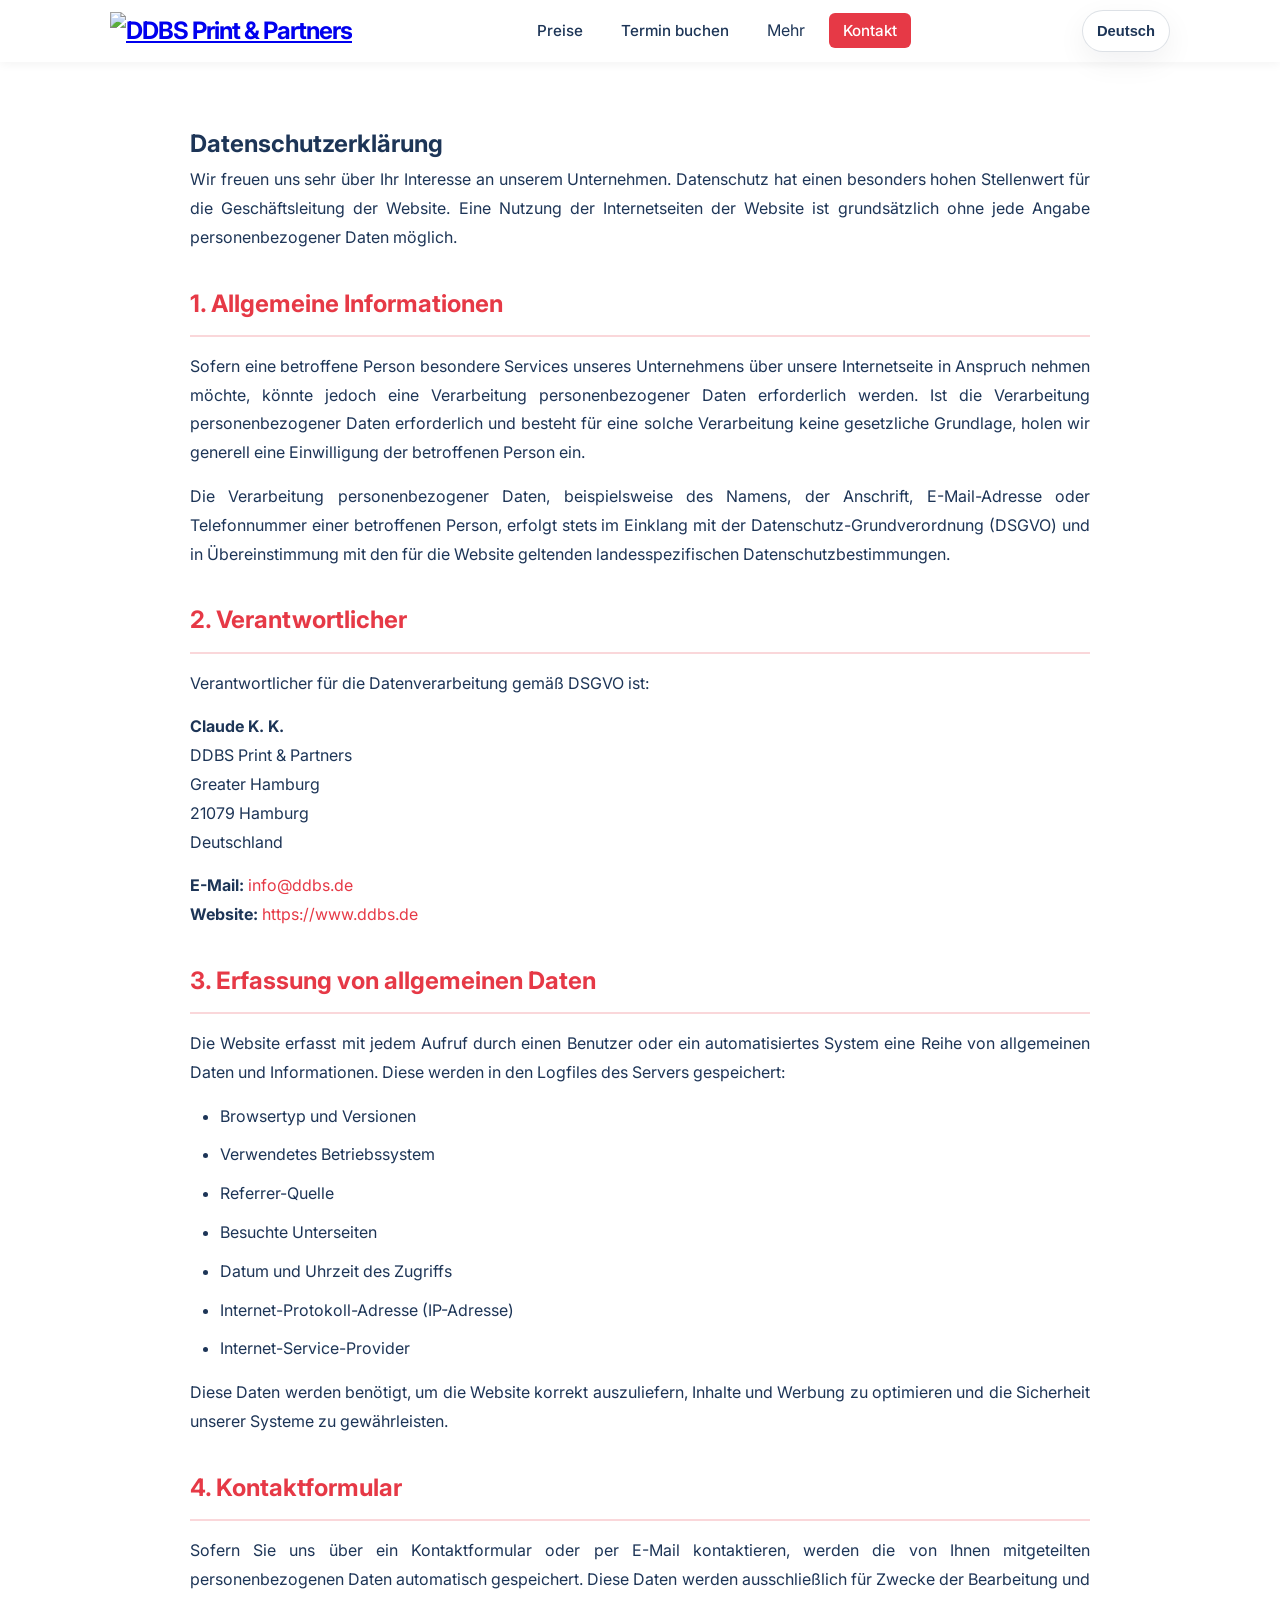
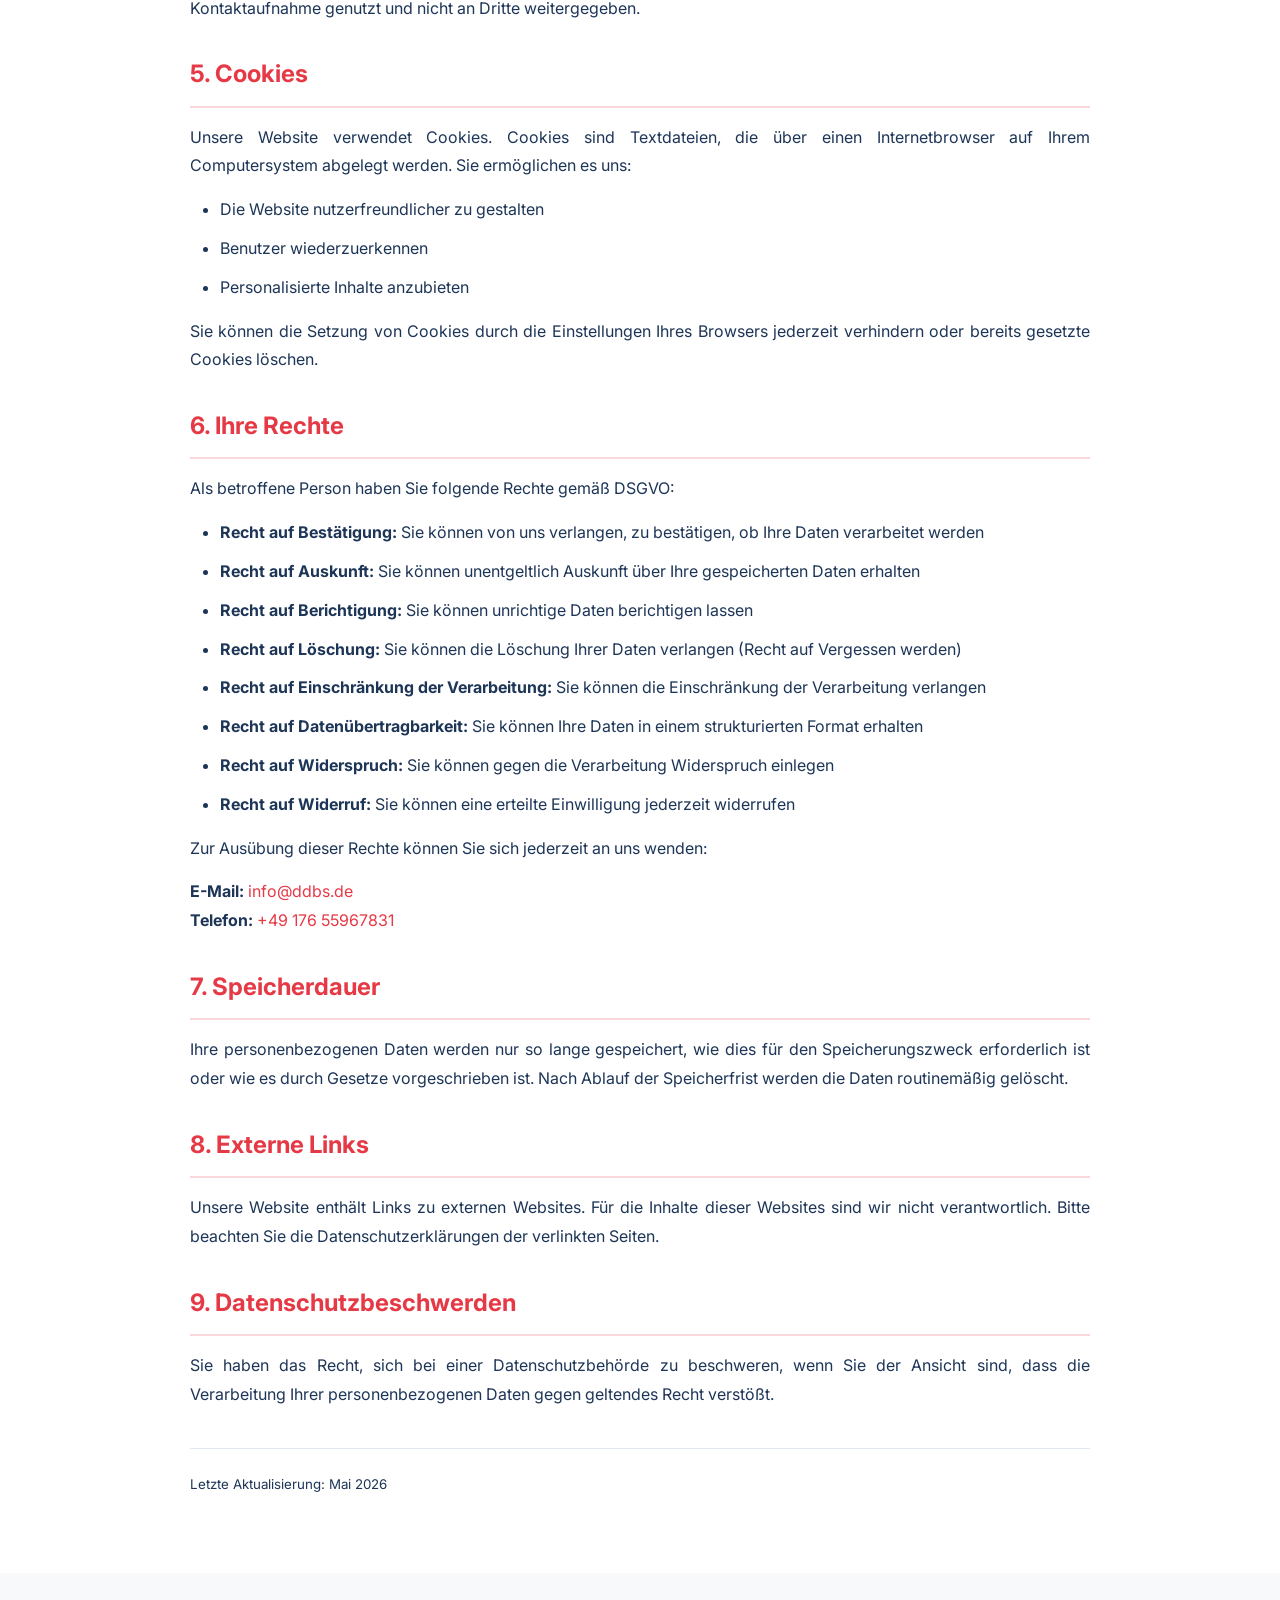
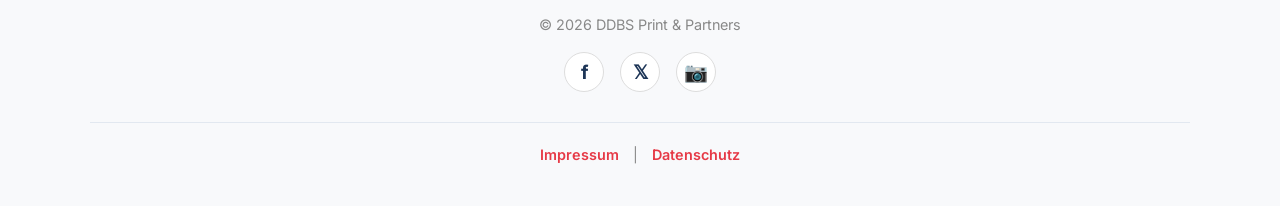
==== datenschutz.html @ 84a063f2 "Add files via upload" ====
<!DOCTYPE html>
<html lang="de">
<head>
    <meta charset="UTF-8">
    <meta name="viewport" content="width=device-width, initial-scale=1.0">
    <title>Datenschutzerklärung | DDBS Print & Partners</title>
    <link rel="stylesheet" href="style.css">
    <link href="https://fonts.googleapis.com/css2?family=Inter:wght@400;700&display=swap" rel="stylesheet">
</head>
<body>
    <a id="top"></a>
    <header>
        <nav class="navbar">
            <div class="navbar-container">
                <div class="logo">
                    <a href="index.html" class="logo-link" aria-label="Zur Startseite">
                        <img src="ddbsLogo.png" alt="DDBS Print & Partners" class="site-logo">
                    </a>
                </div>
                <button class="hamburger" id="hamburger" aria-label="Navigation umschalten">
                    <span></span>
                    <span></span>
                    <span></span>
                </button>
                <div class="nav-menu" id="nav-menu">
                    <ul class="nav-links">
                        <li><a href="index.html#prices">Preise</a></li>
                        <li><a href="index.html#booking">Termin buchen</a></li>
                        <li class="nav-item dropdown">
                            <button class="dropbtn" id="nav-more" type="button" aria-haspopup="true" aria-expanded="false">Mehr</button>
                            <ul class="dropdown-menu" aria-label="Weitere Navigation">
                                <li><a href="index.html#resources">Ressourcen</a></li>
                                <li><a href="index.html#professional-training">Weiterbildung</a></li>
                                <li><a href="index.html#handicap">Handicap</a></li>
                                <li><a href="index.html#products">Produkte</a></li>
                                <li><a href="index.html#partners">Partner</a></li>
                            </ul>
                        </li>
                        <li><a href="index.html#contact" class="btn-nav-cta">Kontakt</a></li>
                    </ul>
                </div>
                <div class="language-selector">
                    <button type="button" class="google-translate-toggle" id="google-translate-toggle">Deutsch</button>
                    <div id="google_translate_element" class="google-translate-element" aria-hidden="true"></div>
                </div>
            </div>
        </nav>
    </header>

    <section class="container legal-section" style="padding: 60px 0;">
        <div class="legal-content">
            <h1>Datenschutzerklärung</h1>

            <p>Wir freuen uns sehr über Ihr Interesse an unserem Unternehmen. Datenschutz hat einen besonders hohen Stellenwert für die Geschäftsleitung der Website. Eine Nutzung der Internetseiten der Website ist grundsätzlich ohne jede Angabe personenbezogener Daten möglich.</p>

            <h2>1. Allgemeine Informationen</h2>
            <p>Sofern eine betroffene Person besondere Services unseres Unternehmens über unsere Internetseite in Anspruch nehmen möchte, könnte jedoch eine Verarbeitung personenbezogener Daten erforderlich werden. Ist die Verarbeitung personenbezogener Daten erforderlich und besteht für eine solche Verarbeitung keine gesetzliche Grundlage, holen wir generell eine Einwilligung der betroffenen Person ein.</p>

            <p>Die Verarbeitung personenbezogener Daten, beispielsweise des Namens, der Anschrift, E-Mail-Adresse oder Telefonnummer einer betroffenen Person, erfolgt stets im Einklang mit der Datenschutz-Grundverordnung (DSGVO) und in Übereinstimmung mit den für die Website geltenden landesspezifischen Datenschutzbestimmungen.</p>

            <h2>2. Verantwortlicher</h2>
            <p>Verantwortlicher für die Datenverarbeitung gemäß DSGVO ist:</p>
            <p>
                <strong>Claude K. K.</strong><br>
                DDBS Print & Partners<br>
                Greater Hamburg<br>
                21079 Hamburg<br>
                Deutschland
            </p>
            <p>
                <strong>E-Mail:</strong> <a href="mailto:info@ddbs.de">info@ddbs.de</a><br>
                <strong>Website:</strong> <a href="https://www.ddbs.de">https://www.ddbs.de</a>
            </p>

            <h2>3. Erfassung von allgemeinen Daten</h2>
            <p>Die Website erfasst mit jedem Aufruf durch einen Benutzer oder ein automatisiertes System eine Reihe von allgemeinen Daten und Informationen. Diese werden in den Logfiles des Servers gespeichert:</p>
            <ul>
                <li>Browsertyp und Versionen</li>
                <li>Verwendetes Betriebssystem</li>
                <li>Referrer-Quelle</li>
                <li>Besuchte Unterseiten</li>
                <li>Datum und Uhrzeit des Zugriffs</li>
                <li>Internet-Protokoll-Adresse (IP-Adresse)</li>
                <li>Internet-Service-Provider</li>
            </ul>
            <p>Diese Daten werden benötigt, um die Website korrekt auszuliefern, Inhalte und Werbung zu optimieren und die Sicherheit unserer Systeme zu gewährleisten.</p>

            <h2>4. Kontaktformular</h2>
            <p>Sofern Sie uns über ein Kontaktformular oder per E-Mail kontaktieren, werden die von Ihnen mitgeteilten personenbezogenen Daten automatisch gespeichert. Diese Daten werden ausschließlich für Zwecke der Bearbeitung und Kontaktaufnahme genutzt und nicht an Dritte weitergegeben.</p>

            <h2>5. Cookies</h2>
            <p>Unsere Website verwendet Cookies. Cookies sind Textdateien, die über einen Internetbrowser auf Ihrem Computersystem abgelegt werden. Sie ermöglichen es uns:</p>
            <ul>
                <li>Die Website nutzerfreundlicher zu gestalten</li>
                <li>Benutzer wiederzuerkennen</li>
                <li>Personalisierte Inhalte anzubieten</li>
            </ul>
            <p>Sie können die Setzung von Cookies durch die Einstellungen Ihres Browsers jederzeit verhindern oder bereits gesetzte Cookies löschen.</p>

            <h2>6. Ihre Rechte</h2>
            <p>Als betroffene Person haben Sie folgende Rechte gemäß DSGVO:</p>
            <ul>
                <li><strong>Recht auf Bestätigung:</strong> Sie können von uns verlangen, zu bestätigen, ob Ihre Daten verarbeitet werden</li>
                <li><strong>Recht auf Auskunft:</strong> Sie können unentgeltlich Auskunft über Ihre gespeicherten Daten erhalten</li>
                <li><strong>Recht auf Berichtigung:</strong> Sie können unrichtige Daten berichtigen lassen</li>
                <li><strong>Recht auf Löschung:</strong> Sie können die Löschung Ihrer Daten verlangen (Recht auf Vergessen werden)</li>
                <li><strong>Recht auf Einschränkung der Verarbeitung:</strong> Sie können die Einschränkung der Verarbeitung verlangen</li>
                <li><strong>Recht auf Datenübertragbarkeit:</strong> Sie können Ihre Daten in einem strukturierten Format erhalten</li>
                <li><strong>Recht auf Widerspruch:</strong> Sie können gegen die Verarbeitung Widerspruch einlegen</li>
                <li><strong>Recht auf Widerruf:</strong> Sie können eine erteilte Einwilligung jederzeit widerrufen</li>
            </ul>

            <p>Zur Ausübung dieser Rechte können Sie sich jederzeit an uns wenden:</p>
            <p>
                <strong>E-Mail:</strong> <a href="mailto:info@ddbs.de">info@ddbs.de</a><br>
                <strong>Telefon:</strong> <a href="tel:+4917655967831">+49 176 55967831</a>
            </p>

            <h2>7. Speicherdauer</h2>
            <p>Ihre personenbezogenen Daten werden nur so lange gespeichert, wie dies für den Speicherungszweck erforderlich ist oder wie es durch Gesetze vorgeschrieben ist. Nach Ablauf der Speicherfrist werden die Daten routinemäßig gelöscht.</p>

            <h2>8. Externe Links</h2>
            <p>Unsere Website enthält Links zu externen Websites. Für die Inhalte dieser Websites sind wir nicht verantwortlich. Bitte beachten Sie die Datenschutzerklärungen der verlinkten Seiten.</p>

            <h2>9. Datenschutzbeschwerden</h2>
            <p>Sie haben das Recht, sich bei einer Datenschutzbehörde zu beschweren, wenn Sie der Ansicht sind, dass die Verarbeitung Ihrer personenbezogenen Daten gegen geltendes Recht verstößt.</p>

            <p style="margin-top: 40px; padding-top: 20px; border-top: 1px solid #e2e8f0;">
                <small>Letzte Aktualisierung: Mai 2026</small>
            </p>
        </div>
    </section>

    <footer>
        <div class="footer-content">
            <p>&copy; 2026 DDBS Print & Partners</p>
            <div class="social-links">
                <a href="https://facebook.com" target="_blank" rel="noopener" aria-label="Facebook">
                    <span class="social-icon">f</span>
                </a>
                <a href="https://twitter.com" target="_blank" rel="noopener" aria-label="Twitter">
                    <span class="social-icon">𝕏</span>
                </a>
                <a href="https://instagram.com" target="_blank" rel="noopener" aria-label="Instagram">
                    <span class="social-icon">📷</span>
                </a>
            </div>
            <div class="legal-links">
                <a href="impressum.html">Impressum</a> | 
                <a href="datenschutz.html">Datenschutz</a>
            </div>
        </div>
    </footer>

    <script>
        // Hamburger menu toggle (same as main page)
        const hamburger = document.getElementById('hamburger');
        const navMenu = document.getElementById('nav-menu');
        const navLinks = document.querySelectorAll('.nav-links a');

        hamburger.addEventListener('click', () => {
            hamburger.classList.toggle('active');
            navMenu.classList.toggle('active');
        });

        const navDropdown = document.querySelector('.nav-item.dropdown');
        const navMoreButton = document.getElementById('nav-more');

        navLinks.forEach(link => {
            link.addEventListener('click', () => {
                hamburger.classList.remove('active');
                navMenu.classList.remove('active');
                navDropdown?.classList.remove('open');
                navMoreButton?.setAttribute('aria-expanded', 'false');
            });
        });

        navMoreButton?.addEventListener('click', (event) => {
            event.stopPropagation();
            const isOpen = navDropdown.classList.toggle('open');
            navMoreButton.setAttribute('aria-expanded', String(isOpen));
        });

        document.addEventListener('click', (event) => {
            if (!event.target.closest('.navbar-container')) {
                hamburger.classList.remove('active');
                navMenu.classList.remove('active');
            }
            if (!event.target.closest('.nav-item.dropdown')) {
                navDropdown?.classList.remove('open');
                navMoreButton?.setAttribute('aria-expanded', 'false');
            }
            if (!event.target.closest('.language-selector')) {
                const googleTranslateElement = document.getElementById('google_translate_element');
                googleTranslateElement?.classList.remove('active');
                googleTranslateElement?.setAttribute('aria-hidden', 'true');
            }
        });
    </script>
    <script src="translate.js"></script>
</body>
</html>
---- style.css ----
/*CSS with FLEX BOX and variable*/ 
/* Variables for easy branding changes */
:root {
    --primary-color: #e63946; /* A strong "Holst" Red */
    --dark-bg: #1d3557;
    --light-bg: #f1faee;
    --text-dark: #1d3557;
    --white: #ffffff;
}

* {
    margin: 0;
    padding: 0;
    box-sizing: border-box;
}

body {
    font-family: 'Inter', sans-serif;
    line-height: 1.6;
    color: var(--text-dark);
    background-color: var(--white);
}

.container {
    max-width: 1100px;
    margin: 0 auto;
    padding: 0 20px;
}

/* Header & Nav */
header {
    background: rgba(255, 255, 255, 0.95);
    backdrop-filter: blur(5px);
    height: auto;
    display: flex;
    align-items: center;
    position: sticky;
    top: 0;
    z-index: 1000;
    box-shadow: 0 2px 10px rgba(0,0,0,0.05);
}

.navbar {
    width: 100%;
}

.navbar-container {
    max-width: 1100px;
    margin: 0 auto;
    padding: 10px 20px;
    display: flex;
    justify-content: space-between;
    align-items: center;
    width: 100%;
    position: relative;
}

nav {
    display: flex;
    justify-content: space-between;
    width: 100%;
    align-items: center;
}

.logo {
    display: flex;
    align-items: center;
    font-size: 1.5rem;
    font-weight: bold;
    letter-spacing: -1px;
    flex-shrink: 0;
}

.logo span { color: var(--primary-color); }

.site-logo {
    max-height: 60px;
    width: auto;
    display: block;
    transition: transform 0.25s ease;
}

.logo-link {
    display: inline-block;
    cursor: pointer;
}

.logo-link:hover .site-logo {
    transform: scale(1.06);
}

.sr-only {
    position: absolute;
    width: 1px;
    height: 1px;
    padding: 0;
    margin: -1px;
    overflow: hidden;
    clip: rect(0, 0, 0, 0);
    white-space: nowrap;
    border: 0;
}

.hero-section {
    padding: 60px 0;
    background: #f8f9fa;
}

.hero-content {
    max-width: 900px;
    margin: 0 auto;
    text-align: center;
}

.hero-content h1,
.hero-content p {
    margin-left: auto;
    margin-right: auto;
}

.logo-link:active .site-logo {
    transform: scale(0.95);
}

.hamburger {
    display: none;
    flex-direction: column;
    cursor: pointer;
    background: none;
    border: none;
    padding: 5px;
    gap: 5px;
}

.hamburger span {
    width: 25px;
    height: 3px;
    background-color: var(--text-dark);
    border-radius: 2px;
    transition: 0.3s ease;
}

.hamburger.active span:nth-child(1) {
    transform: rotate(45deg) translate(10px, 10px);
}

.hamburger.active span:nth-child(2) {
    opacity: 0;
}

.hamburger.active span:nth-child(3) {
    transform: rotate(-45deg) translate(7px, -7px);
}

.nav-menu {
    display: flex;
    justify-content: center;
    flex-grow: 1;
    padding: 0 20px;
}

.nav-links {
    list-style: none;
    display: flex;
    align-items: center;
    gap: 10px;
    flex-wrap: wrap;
    justify-content: center;
}

.nav-links li {
    list-style: none;
}

.nav-links a,
.dropbtn {
    padding: 10px 15px;
    border-radius: 12px;
}

.nav-links a {
    transition: background-color 0.25s ease, color 0.25s ease;
}

.nav-links a:hover,
.dropbtn:hover {
    background-color: rgba(230, 57, 70, 0.1);
    color: var(--primary-color);
}

.language-selector {
    flex-shrink: 0;
    display: flex;
    align-items: center;
    gap: 12px;
    justify-content: center;
    position: relative;
}

.language-selector select,
.language-selector .google-translate-toggle {
    min-height: 42px;
}

.language-selector select {
    border-radius: 999px;
}

.language-selector select:focus,
.google-translate-toggle:focus {
    outline: 2px solid rgba(230, 57, 70, 0.35);
    outline-offset: 2px;
}

.google-translate-toggle {
    border: 1px solid rgba(29, 53, 87, 0.15);
    background: #ffffff;
    color: var(--text-dark);
    border-radius: 999px;
    padding: 10px 14px;
    font-size: 0.92rem;
    cursor: pointer;
    font-weight: 600;
    box-shadow: 0 10px 30px rgba(15, 23, 42, 0.06);
    transition: all 0.25s ease;
}

.google-translate-toggle:hover,
.google-translate-toggle:focus {
    border-color: var(--primary-color);
    background: var(--primary-color);
    color: #ffffff;
}

.google-translate-element {
    display: block !important;
    min-width: 240px;
    position: absolute;
    right: 0;
    top: calc(100% + 12px);
    width: 1px;
    height: 1px;
    padding: 0;
    overflow: hidden;
    opacity: 0;
    pointer-events: none;
    background: transparent;
    border: none;
    z-index: -1;
}

.language-selector-menu {
    display: none;
    position: absolute;
    right: 0;
    top: calc(100% + 12px);
    min-width: 220px;
    background: #ffffff;
    border: 1px solid #e2e8f0;
    border-radius: 16px;
    box-shadow: 0 18px 40px rgba(15, 23, 42, 0.12);
    z-index: 1000;
    overflow: hidden;
}

.language-selector-menu.active {
    display: block;
}

.language-selector-item {
    width: 100%;
    border: none;
    background: none;
    padding: 12px 14px;
    text-align: left;
    color: var(--text-dark);
    font: inherit;
    cursor: pointer;
    transition: background-color 0.2s ease, color 0.2s ease;
}

.language-selector-item:hover,
.language-selector-item:focus,
.language-selector-item.active {
    background-color: rgba(230, 57, 70, 0.08);
    color: var(--primary-color);
}

.google-translate-element .goog-te-combo {
    min-width: 100%;
    border-radius: 12px;
    padding: 10px 12px;
    border: 1px solid #dfe4ea;
}

.goog-te-banner-frame.skiptranslate,
.goog-te-banner-frame,
.goog-te-balloon-frame,
iframe.goog-te-banner-frame.skiptranslate,
iframe.goog-te-banner-frame,
iframe.goog-te-balloon-frame,
.goog-tooltip,
.goog-tooltip *,
#goog-gt-tt,
.goog-te-menu-frame {
    display: none !important;
    visibility: hidden !important;
    opacity: 0 !important;
    pointer-events: none !important;
}

html,
body {
    top: 0 !important;
    margin-top: 0 !important;
}

.goog-tooltip,
.goog-tooltip *,
#goog-gt-tt,
.goog-te-menu-frame {
    display: none !important;
    visibility: hidden !important;
}

body {
    top: 0 !important;
}

.nav-links a {
    text-decoration: none;
    color: var(--text-dark);
    font-weight: 500;
    padding: 8px 14px;
    border-radius: 6px;
    transition: background-color 0.2s ease;
    font-size: 0.95rem;
}

.nav-links a:hover,
.dropbtn:hover {
    background-color: rgba(230, 57, 70, 0.1);
    color: var(--primary-color);
}

.nav-item.dropdown {
    position: relative;
}

.dropbtn {
    border: none;
    background: none;
    color: var(--text-dark);
    font: inherit;
    cursor: pointer;
    padding: 8px 14px;
    border-radius: 6px;
    transition: background-color 0.2s ease;
}

.dropdown-menu {
    display: none;
    position: absolute;
    top: calc(100% + 10px);
    left: 0;
    background: #ffffff;
    border: 1px solid #e2e8f0;
    border-radius: 14px;
    box-shadow: 0 18px 40px rgba(15, 23, 42, 0.1);
    min-width: 220px;
    padding: 8px 0;
    z-index: 1000;
}

.dropdown.open .dropdown-menu,
.nav-item.dropdown:hover .dropdown-menu {
    display: block;
}

.dropdown-menu li {
    list-style: none;
}

.dropdown-menu a {
    display: block;
    padding: 10px 18px;
    color: var(--text-dark);
    font-weight: 500;
}

.dropdown-menu a:hover {
    background: rgba(230, 57, 70, 0.08);
    color: var(--primary-color);
}

.btn-nav-cta {
    background: var(--primary-color) !important;
    color: #fff !important;
    font-weight: 600;
    border-radius: 8px;
}

.btn-nav-cta:hover {
    background: #d43545 !important;
    color: #fff !important;
}

.nav-right {
    display: flex;
    align-items: center;
    gap: 18px;
}

.language-selector {
    flex-shrink: 0;
    display: flex;
    flex-wrap: wrap;
    gap: 8px;
    justify-content: center;
    align-items: center;
}

.lang-btn {
    border: 1px solid #ccc;
    border-radius: 999px;
    padding: 8px 12px;
    background: #fff;
    color: var(--text-dark);
    font-size: 0.9rem;
    cursor: pointer;
    font-weight: 600;
    transition: all 0.2s ease;
}

.lang-btn.active,
.lang-btn:hover {
    border-color: var(--primary-color);
    background: var(--primary-color);
    color: #fff;
}

.language-selector select:focus {
    outline: 2px solid var(--primary-color);
}

/* Mobile Navigation */
@media (max-width: 900px) {
    .hamburger {
        display: flex;
    }

    .nav-menu {
        display: none;
        position: absolute;
        top: 100%;
        left: 0;
        right: 0;
        background: rgba(255, 255, 255, 0.98);
        backdrop-filter: blur(5px);
        box-shadow: 0 8px 16px rgba(0, 0, 0, 0.1);
        padding: 15px 0;
        flex-direction: column;
        width: 100%;
        z-index: 999;
        border-top: 1px solid #e2e8f0;
    }

    .nav-menu.active {
        display: flex;
    }

    .nav-links {
        flex-direction: column;
        gap: 0;
        width: 100%;
        justify-content: flex-start;
    }

    .nav-links li {
        width: 100%;
    }

    .nav-links a,
    .dropbtn {
        display: block;
        width: 100%;
        padding: 12px 20px;
        border-radius: 0;
        font-size: 1rem;
        text-align: left;
    }

    .nav-links a:hover,
    .dropbtn:hover {
        background-color: #f1faee;
        padding-left: 24px;
    }

    .dropdown-menu {
        position: static;
        box-shadow: none;
        border: none;
        background: transparent;
        padding: 0;
    }

    .dropdown-menu a {
        padding-left: 36px;
    }

    .btn-nav-cta {
        background: var(--primary-color) !important;
        color: #fff !important;
        margin: 10px 20px !important;
        text-align: center;
    }
}

@media (max-width: 900px) {
    .contact-grid {
        grid-template-columns: 1fr;
    }
}

@media (max-width: 600px) {
    .navbar-container {
        padding: 8px 15px;
    }

    .site-logo {
        max-height: 50px;
    }

    .nav-links a {
        font-size: 0.9rem;
        padding: 10px 16px;
    }

    .hamburger span {
        width: 22px;
        height: 2.5px;
    }

    .language-selector select {
        padding: 6px 10px;
        font-size: 0.85rem;
    }
}

.sr-only {
    position: absolute;
    width: 1px;
    height: 1px;
    padding: 0;
    margin: -1px;
    overflow: hidden;
    clip: rect(0,0,0,0);
    white-space: nowrap;
    border: 0;
}

/* Hero Section */
.hero {
    padding: 100px 0;
    background: linear-gradient(rgba(29, 53, 87, 0.8), rgba(29, 53, 87, 0.8)), 
                url('printer11.jpg');
    background-size: cover;
    background-position: center;
    color: var(--white);
    text-align: center;
}

.hero h1 { font-size: 3rem; margin-bottom: 20px; }
.hero-cta-container {
    display: flex;
    flex-wrap: wrap;
    gap: 28px;
    justify-content: center;
    align-items: center;
    margin-top: 28px;
}

.hero-btns {
    display: flex;
    flex-wrap: wrap;
    gap: 14px;
    justify-content: center;
    align-items: center;
}

.review-badge {
    display: inline-flex;
    align-items: center;
    justify-content: center;
    text-decoration: none;
    transition: transform 0.25s ease, filter 0.25s ease;
    filter: drop-shadow(0 4px 12px rgba(0, 0, 0, 0.15));
}

.review-badge:hover {
    transform: translateY(-3px);
    filter: drop-shadow(0 6px 16px rgba(0, 0, 0, 0.25));
}

.review-logo {
    height: 56px;
    width: auto;
    display: block;
}

.footer-rating {
    text-align: center;
    margin: 20px 0 0;
    padding: 0 20px;
}

.footer-rating a {
    display: inline-block;
    transition: transform 0.2s ease, opacity 0.2s ease;
}

.footer-rating a:hover {
    transform: translateY(-2px);
    opacity: 0.85;
}

.review-logo-footer {
    height: 24px;
    width: auto;
    display: block;
}

.highlight { color: var(--primary-color); }

.slideshow-section {
    padding: 60px 0;
}

.slideshow {
    position: relative;
    overflow: hidden;
    border-radius: 20px;
    box-shadow: 0 20px 60px rgba(15, 23, 42, 0.08);
    max-width: 1100px;
    margin: 0 auto;
}

.slide {
    position: absolute;
    inset: 0;
    opacity: 0;
    transition: opacity 0.8s ease;
}

.slide.active {
    opacity: 1;
    position: relative;
}

.slide img {
    width: 100%;
    height: 460px;
    object-fit: cover;
    display: block;
}

.slide-btn {
    position: absolute;
    top: 50%;
    transform: translateY(-50%);
    width: 48px;
    height: 48px;
    border: none;
    border-radius: 50%;
    background: rgba(255, 255, 255, 0.85);
    color: var(--dark-bg);
    font-size: 1.5rem;
    cursor: pointer;
    box-shadow: 0 10px 20px rgba(15, 23, 42, 0.12);
    transition: transform 0.2s ease, background 0.2s ease;
}

.slide-btn:hover {
    transform: translateY(-50%) scale(1.05);
    background: white;
}

.slide-btn.prev {
    left: 16px;
}

.slide-btn.next {
    right: 16px;
}

.slide-dots {
    position: absolute;
    left: 50%;
    bottom: 16px;
    transform: translateX(-50%);
    display: flex;
    gap: 10px;
}

.slide-dot {
    width: 12px;
    height: 12px;
    border-radius: 50%;
    border: none;
    background: rgba(255, 255, 255, 0.65);
    cursor: pointer;
    transition: background 0.2s ease, transform 0.2s ease;
}

.slide-dot.active,
.slide-dot:hover {
    background: var(--primary-color);
    transform: scale(1.1);
}

@media (max-width: 900px) {
    .slide img {
        height: 360px;
    }
}

@media (max-width: 640px) {
    .slide img {
        height: 280px;
    }

    .slide-btn {
        width: 40px;
        height: 40px;
        font-size: 1.3rem;
    }
}

.btn-primary {
    background: var(--primary-color);
    color: white;
    padding: 12px 30px;
    border-radius: 5px;
    text-decoration: none;
    display: inline-block;
    font-weight: bold;
    border: none;
    cursor: pointer;
}

.btn-secondary {
    border: 2px solid var(--white);
    color: white;
    padding: 10px 28px;
    border-radius: 5px;
    text-decoration: none;
    margin-left: 10px;
}

.btn-tertiary {
    border: 2px solid var(--primary-color);
    color: var(--primary-color);
    background: transparent;
    padding: 10px 28px;
    border-radius: 5px;
    text-decoration: none;
    font-weight: 700;
    transition: background 0.2s ease, color 0.2s ease;
    margin-left: 10px;
}

.btn-tertiary:hover {
    background: var(--primary-color);
    color: white;
}

#ceo {
  padding: 60px 20px;
}

.ceo-grid {
  display: grid;
  grid-template-columns: minmax(260px, 420px) 1fr;
  gap: 40px;
  align-items: center;
}

.ceo-image-container {
  width: 100%;
}

.ceo-image {
  width: 100%;
  height: auto;
  max-height: 520px;
  object-fit: cover;
  border-radius: 30%;
  display: block;
}

.ceo-card {
  width: 100%;
}

.ceo-list {
  padding-left: 0;
  list-style: none;
}

.ceo-list li {
  margin-bottom: 10px;
}

.ceo-tags {
  margin-top: 18px;
  font-weight: 600;
}

/* Tablet and mobile */
@media (max-width: 768px) {
  .ceo-grid {
    grid-template-columns: 1fr;
    gap: 28px;
  }

  .ceo-image {
    max-width: 360px;
    margin: 0 auto;
  }

  .ceo-card {
    text-align: left;
  }
}

/* Small phones */
@media (max-width: 480px) {
  #ceo {
    padding: 40px 16px;
  }

  .ceo-image {
    max-width: 280px;
  }
}


/* Price Cards */
.section-title { text-align: center; margin: 60px 0 30px; }

.price-grid {
    display: flex;
    gap: 20px;
    flex-wrap: wrap;
    justify-content: center;
}

.price-card {
    background: var(--light-bg);
    padding: 30px;
    border-radius: 15px;
    flex: 1;
    min-width: 300px;
    max-width: 400px;
    border: 1px solid #ddd;
}

.price-card.featured {
    border: 2px solid var(--primary-color);
    transform: scale(1.05);
}

.price-tag {
    font-size: 1.25rem;
    font-weight: bold;
    margin: 15px 0;
    color: var(--primary-color);
}

/* Contact Form */
.contact-section {
    margin: 80px auto;
    padding: 30px 0;
}

.contact-grid {
    display: grid;
    grid-template-columns: minmax(0, 1.1fr) minmax(320px, 0.9fr);
    gap: 30px;
    align-items: start;
}

.contact-card {
    background: var(--dark-bg);
    color: white;
    padding: 40px;
    border-radius: 15px;
    max-width: 100%;
    margin: 0;
}

.contact-locations {
    display: flex;
    flex-direction: column;
    gap: 20px;
}

.contact-locations .section-title {
    margin: 0;
    text-align: left;
}

.booking-section {
    padding: 60px 0;
    background: #f8f9fb;
}

.booking-card {
    background: #ffffff;
    border-radius: 18px;
    padding: 32px;
    box-shadow: 0 18px 45px rgba(15, 23, 42, 0.08);
    max-width: 1000px;
    margin: 0 auto 40px;
}

.booking-card h2 {
    margin-bottom: 18px;
}

.booking-card p {
    max-width: 760px;
    margin-bottom: 24px;
    color: #334155;
}

.booking-grid {
    display: grid;
    grid-template-columns: repeat(auto-fit, minmax(220px, 1fr));
    gap: 16px;
    margin-bottom: 28px;
}

.booking-item {
    background: #f1f5f9;
    border-radius: 14px;
    padding: 20px;
    display: flex;
    flex-direction: column;
    gap: 8px;
    color: #0f172a;
}

.booking-item strong {
    font-size: 1rem;
}

.booking-item span {
    font-size: 0.95rem;
    color: #475569;
}

.booking-actions {
    display: flex;
    flex-wrap: wrap;
    gap: 14px;
    justify-content: center;
    margin-bottom: 24px;
}

.booking-actions .btn-secondary {
    border-color: var(--primary-color);
    color: var(--primary-color);
    background: transparent;
    margin-left: 0;
}

.booking-actions .btn-secondary:hover {
    background: rgba(230, 57, 70, 0.1);
}

.booking-actions .btn-tertiary {
    border-color: #94a3b8;
    color: #334155;
    background: #f8fafc;
    margin-left: 0;
}

.booking-actions .btn-tertiary:hover {
    background: var(--primary-color);
    color: white;
}

.btn-booking {
    display: inline-block;
    min-width: 180px;
    text-align: center;
}

.calendar-embed {
    border-radius: 18px;
    overflow: hidden;
    border: 1px solid #dbeafe;
}

.calendar-embed iframe {
    width: 100%;
    min-height: 420px;
}

form input, form textarea {
    width: 100%;
    padding: 12px;
    margin-bottom: 15px;
    border-radius: 5px;
    border: none;
}

.locations-section {
    padding: 50px 0;
    background: #f8f9fb;
}

.locations-section h2 {
    margin-bottom: 28px;
    text-align: center;
}

.locations-grid {
    display: grid;
    grid-template-columns: repeat(auto-fit, minmax(220px, 1fr));
    gap: 16px;
}

.location-card {
    background: #ffffff;
    border: 1px solid #e2e8f0;
    border-radius: 16px;
    padding: 18px;
    box-shadow: 0 12px 28px rgba(15, 23, 42, 0.08);
    display: flex;
    flex-direction: column;
    gap: 10px;
}

.location-card h3 {
    font-size: 1.05rem;
}

.location-card p {
    margin: 0;
    line-height: 1.5;
    font-size: 0.95rem;
}

.location-card a {
    color: var(--primary-color);
    text-decoration: none;
    font-weight: 600;
}

.location-card a:hover {
    text-decoration: underline;
}

.location-card h3 {
    margin-top: 0;
    margin-bottom: 12px;
    color: var(--dark-bg);
}

.location-card p {
    margin: 0.65em 0;
    line-height: 1.6;
}

.location-card a {
    color: var(--primary-color);
    text-decoration: none;
    font-weight: 600;
}

.location-card a:hover {
    text-decoration: underline;
}

.location-card {
    cursor: pointer;
    transition: transform 0.2s ease, box-shadow 0.2s ease;
}

.location-card:hover {
    transform: translateY(-2px);
    box-shadow: 0 16px 32px rgba(15, 23, 42, 0.12);
}

/* Modal Styles */
.modal {
    display: none;
    position: fixed;
    z-index: 1000;
    left: 0;
    top: 0;
    width: 100%;
    height: 100%;
    overflow: auto;
    background-color: rgba(0, 0, 0, 0.5);
    backdrop-filter: blur(2px);
}

.modal-content {
    background-color: #fff;
    margin: 5% auto;
    padding: 20px;
    border-radius: 6px;
    width: 90%;
    max-width: 600px;
    box-shadow: 0 20px 40px rgba(0, 0, 0, 0.2);
    position: relative;
}

.close {
    color: #aaa;
    float: right;
    font-size: 28px;
    font-weight: bold;
    cursor: pointer;
    position: absolute;
    top: 10px;
    right: 20px;
}

.close:hover,
.close:focus {
    color: var(--primary-color);
    text-decoration: none;
}

.modal h2 {
    margin-top: 0;
    color: var(--dark-bg);
}

.modal p {
    margin: 10px 0;
    line-height: 1.1;
}

.modal ul {
    margin: 10px 0;
    padding-left: 20px;
}

.modal li {
    margin: 2px 0;
}

.modal-images {
    display: flex;
    gap: 10px;   
    flex-wrap: wrap;
    margin-top: 20px;
}

.modal-images img {
    max-width: 48%;
    height: auto;
    border-radius: 5px;
    box-shadow: 0 4px 8px rgba(0, 0, 0, 0.1);
}

@media (max-width: 600px) {
    .modal-images img {
        max-width: 100%;
    }
}

.products-section {
    padding: 50px 0;
    background: #f8f9fb;
}

.products-section h2 {
    margin-bottom: 20px;
    text-align: center;
}

.products-section .section-subtitle {
    text-align: center;
    margin-bottom: 30px;
    color: var(--text-dark);
    font-size: 1.1rem;
}

.products-tabs {
    display: flex;
    justify-content: center;
    margin-bottom: 30px;
}

.products-tab-btn {
    background: #fff;
    border: 1px solid #e2e8f0;
    padding: 10px 20px;
    margin: 0 5px;
    cursor: pointer;
    border-radius: 25px;
    font-size: 1rem;
    transition: all 0.3s ease;
}

.products-tab-btn.active {
    background: var(--primary-color);
    color: #fff;
    border-color: var(--primary-color);
}

.products-tab-btn:hover {
    background: var(--primary-color);
    color: #fff;
}

.products-content {
    display: flex;
    justify-content: center;
}

.products-tab {
    display: none;
    width: 100%;
}

.products-tab.active {
    display: block;
}

.products-grid {
    display: grid;
    grid-template-columns: repeat(auto-fill, minmax(200px, 1fr));
    gap: 20px;
    max-width: 1000px;
    margin: 0 auto;
    justify-items: center;
}

.products-type {
    background: #fff;
    border-radius: 16px;
    padding: 20px;
    text-align: center;
    box-shadow: 0 4px 12px rgba(0, 0, 0, 0.1);
    transition: transform 0.3s ease, box-shadow 0.3s ease;
    cursor: pointer;
    width: 100%;
    max-width: 180px;
    display: flex;
    flex-direction: column;
    align-items: center;
}

.products-type:hover {
    transform: translateY(-5px);
    box-shadow: 0 8px 20px rgba(0, 0, 0, 0.15);
}

.products-type img {
    width: 100px;
    height: 100px;
    border-radius: 50%;
    object-fit: cover;
    margin-bottom: 15px;
    border: 3px solid var(--primary-color);
}

.products-type h3 {
    margin: 0 0 5px 0;
    font-size: 1.1rem;
    color: var(--dark-bg);
}

.products-type p {
    margin: 0;
    color: var(--text-dark);
    font-size: 0.9rem;
}

.partners-needed {
    text-align: center;
    margin-top: 30px;
    padding: 20px;
    background: #fff;
    border-radius: 16px;
    box-shadow: 0 4px 12px rgba(0, 0, 0, 0.1);
}

.partners-needed p {
    margin: 10px 0;
    font-size: 1rem;
}

.partners-needed strong {
    color: var(--primary-color);
}

.modal-products-img {
    width: 250px;
    height: 250px;
    border-radius: 50%;
    object-fit: cover;
    margin: 20px auto;
    display: block;
    border: 2px solid var(--primary-color);
    background-color: #f1faee;
}

@media (max-width: 768px) {
    .products-grid {
        grid-template-columns: repeat(auto-fill, minmax(150px, 1fr));
        gap: 15px;
    }
    .products-type {
        padding: 15px;
    }
    .products-type img {
        width: 80px;
        height: 80px;
    }
    .modal-products-img {
        width: 120px;
        height: 120px;
    }
    .partners-needed {
        margin-top: 20px;
        padding: 15px;
    }
}

.partners-section {
    padding: 50px 0;
    background: #f0f7ff;
}

.partners-section h2 {
    margin-bottom: 30px;
    text-align: center;
}

.partners-grid {
    display: grid;
    grid-template-columns: repeat(auto-fit, minmax(150px, 1fr));
    gap: 20px;
    justify-items: center;
    max-width: 800px;
    margin: 0 auto;
}

.partner-link {
    display: block;
    transition: transform 0.3s ease;
}

.partner-link:hover {
    transform: scale(1.05);
}

.partner-link img {
    max-width: 100%;
    height: auto;
    max-height: 80px;
    object-fit: contain;
}

@media (max-width: 768px) {
    .partners-grid {
        grid-template-columns: repeat(auto-fit, minmax(120px, 1fr));
        gap: 15px;
    }
    .partner-link img {
        max-height: 60px;
    }
}

.resources-section {
    padding: 50px 0;
    background: #f0f7ff;
}

.resources-section h2 {
    margin-bottom: 28px;
    text-align: center;
}

.resources-grid {
    display: grid;
    grid-template-columns: repeat(auto-fit, minmax(280px, 1fr));
    gap: 20px;
}

.resource-card {
    background: #ffffff;
    border: 2px solid var(--primary-color);
    border-radius: 16px;
    padding: 24px;
    box-shadow: 0 12px 28px rgba(230, 57, 70, 0.08);
    display: flex;
    flex-direction: column;
    gap: 14px;
}

.resource-card h3 {
    font-size: 1.15rem;
    margin: 0;
    color: var(--dark-bg);
}

.resource-card p {
    margin: 0;
    line-height: 1.6;
    font-size: 0.95rem;
    color: #334155;
    flex-grow: 1;
}

.resource-link {
    display: inline-block;
    padding: 10px 16px;
    background: var(--primary-color);
    color: white;
    text-decoration: none;
    font-weight: 600;
    border-radius: 8px;
    transition: background 0.2s ease, transform 0.2s ease;
    align-self: flex-start;
}

.resource-link:hover {
    background: #d62828;
    transform: translateX(2px);
}

.section-subtitle {
    text-align: center;
    font-size: 1.05rem;
    color: #666;
    margin-bottom: 32px;
    font-style: italic;
}

/* Professional Driver Training Section */
.professional-training-section {
    padding: 50px 0;
    background: #ffffff;
}

.training-tabs {
    display: flex;
    justify-content: center;
    gap: 12px;
    margin-bottom: 32px;
    flex-wrap: wrap;
}

.training-tab-btn {
    padding: 12px 24px;
    border: 2px solid #ddd;
    background: #ffffff;
    color: var(--text-dark);
    border-radius: 8px;
    cursor: pointer;
    font-weight: 600;
    font-size: 0.95rem;
    transition: all 0.2s ease;
}

.training-tab-btn:hover {
    border-color: var(--primary-color);
    color: var(--primary-color);
}

.training-tab-btn.active {
    background: var(--primary-color);
    color: white;
    border-color: var(--primary-color);
}

.training-content {
    margin-bottom: 20px;
}

.training-tab {
    display: none;
    animation: fadeIn 0.3s ease;
}

.training-tab.active {
    display: block;
}

@keyframes fadeIn {
    from {
        opacity: 0;
        transform: translateY(10px);
    }
    to {
        opacity: 1;
        transform: translateY(0);
    }
}

.training-card {
    background: #f0f7ff;
    border-left: 4px solid var(--primary-color);
    border-radius: 12px;
    padding: 28px;
    max-width: 700px;
    margin: 0 auto;
    box-shadow: 0 4px 12px rgba(230, 57, 70, 0.08);
}

.training-card h3 {
    font-size: 1.3rem;
    margin: 0 0 16px;
    color: var(--dark-bg);
}

.training-card p {
    font-size: 1rem;
    line-height: 1.7;
    margin: 0 0 18px;
    color: #475569;
}

.training-link {
    display: inline-block;
    padding: 10px 20px;
    background: var(--primary-color);
    color: white;
    text-decoration: none;
    font-weight: 600;
    border-radius: 6px;
    transition: background 0.2s ease, transform 0.2s ease;
}

.training-link:hover {
    background: #d62828;
    transform: translateY(-2px);
}

/* Handicap Section */
.handicap-section {
    padding: 50px 0;
    background: linear-gradient(135deg, #f0f7ff 0%, #fff5f0 100%);
}

.handicap-content {
    display: grid;
    grid-template-columns: repeat(auto-fit, minmax(260px, 1fr));
    gap: 20px;
    margin-bottom: 40px;
}

.handicap-card {
    background: white;
    border-radius: 16px;
    padding: 24px;
    box-shadow: 0 8px 20px rgba(15, 23, 42, 0.08);
    display: flex;
    flex-direction: column;
    gap: 12px;
    transition: transform 0.2s ease, box-shadow 0.2s ease;
}

.handicap-card:hover {
    transform: translateY(-4px);
    box-shadow: 0 12px 28px rgba(15, 23, 42, 0.12);
}

.handicap-card h3 {
    font-size: 1.15rem;
    margin: 0;
    color: var(--primary-color);
}

.handicap-card p {
    margin: 0;
    font-size: 0.95rem;
    line-height: 1.6;
    color: #475569;
}

.handicap-cta {
    text-align: center;
    padding: 28px;
    background: white;
    border-radius: 16px;
    box-shadow: 0 4px 12px rgba(0, 0, 0, 0.05);
}

.handicap-cta p {
    font-size: 1.1rem;
    margin: 0 0 16px;
    color: var(--text-dark);
    font-weight: 600;
}

footer {
    text-align: center;
    padding: 40px 20px;
    font-size: 0.9rem;
    color: #888;
    background: #f8f9fb;
}

.footer-content {
    max-width: 1100px;
    margin: 0 auto;
}

.footer-content p {
    margin-bottom: 16px;
}

.social-links {
    display: flex;
    justify-content: center;
    gap: 16px;
    flex-wrap: wrap;
}

.social-links a {
    display: inline-flex;
    align-items: center;
    justify-content: center;
    width: 40px;
    height: 40px;
    border-radius: 50%;
    background: white;
    border: 1px solid #ddd;
    text-decoration: none;
    color: var(--text-dark);
    transition: background 0.2s ease, color 0.2s ease, border-color 0.2s ease, transform 0.2s ease;
}

.social-links a:hover {
    background: var(--primary-color);
    color: white;
    border-color: var(--primary-color);
    transform: translateY(-2px);
}

.social-icon {
    font-size: 1.2rem;
    font-weight: bold;
    display: flex;
    align-items: center;
    justify-content: center;
}

/* Legal Pages Styles */
.legal-section {
    background: white;
}

.legal-content {
    max-width: 900px;
    margin: 0 auto;
    line-height: 1.8;
}

/* services Info Page Styles */
.services-info-section {
    padding: 60px 0;
}

.services-tabs {
    display: flex;
    flex-wrap: wrap;
    gap: 10px;
    margin-bottom: 40px;
    justify-content: center;
}

.services-tab-btn {
    background: #f8f9fa;
    border: 2px solid var(--primary-color);
    color: var(--primary-color);
    padding: 12px 20px;
    border-radius: 25px;
    cursor: pointer;
    font-weight: 500;
    transition: all 0.3s ease;
    font-size: 14px;
}

.services-tab-btn:hover,
.services-tab-btn.active {
    background: var(--primary-color);
    color: white;
}

.services-tab-btn.offers-btn {
    background: #ffde7d;
    border-color: #ffb703;
    color: #7f5a00;
}

.services-tab-btn.offers-btn:hover,
.services-tab-btn.offers-btn.active {
    background: #ffb703;
    color: #1f1f1f;
}

.services-content {
    display: flex;
    justify-content: center;
}

#offers .services-card {
    border-left-color: #ffb703;
    background: linear-gradient(135deg, #fff9e6 0%, #fff4d8 100%);
}

#offers .services-card h3 {
    color: #7f5a00;
}

.services-tab {
    display: none;
    width: 100%;
    max-width: 800px;
}

.services-tab.active {
    display: block;
}

.services-tab h2 {
    color: var(--text-dark);
    margin-bottom: 30px;
    text-align: center;
    font-size: 2.2rem;
}

.services-card {
    background: white;
    border-radius: 12px;
    padding: 25px;
    margin-bottom: 25px;
    box-shadow: 0 4px 12px rgba(0, 0, 0, 0.08);
    border-left: 4px solid var(--primary-color);
}

.services-card h3 {
    color: var(--primary-color);
    margin-bottom: 15px;
    font-size: 1.3rem;
}

.services-card ul {
    margin-left: 20px;
}

.services-card li {
    margin-bottom: 8px;
}

.services-card p {
    margin-bottom: 15px;
    line-height: 1.6;
}

.services-table {
    width: 100%;
    border-collapse: collapse;
    margin-top: 15px;
}

.services-table th,
.services-table td {
    padding: 12px;
    text-align: left;
    border-bottom: 1px solid #ddd;
}

.services-table th {
    background: var(--primary-color);
    color: white;
    font-weight: 600;
}

.services-table tr:nth-child(even) {
    background: #f8f9fa;
}

.services-table tr:hover {
    background: #e9ecef;
}

/* Responsive services Tabs */
@media (max-width: 768px) {
    .services-tabs {
        flex-direction: column;
        align-items: center;
    }

    .services-tab-btn {
        width: 100%;
        max-width: 300px;
    }

    .services-card {
        padding: 20px;
    }
}


.legal-content h2 {
    font-size: 1.5rem;
    margin-top: 30px;
    margin-bottom: 15px;
    color: var(--primary-color);
    border-bottom: 2px solid rgba(230, 57, 70, 0.2);
    padding-bottom: 10px;
}

.legal-content h3 {
    font-size: 1.2rem;
    margin-top: 20px;
    margin-bottom: 10px;
    color: var(--text-dark);
}

.legal-content p {
    margin-bottom: 15px;
    text-align: justify;
}

.legal-content ul {
    margin: 15px 0 15px 30px;
}

.legal-content ul li {
    margin-bottom: 10px;
}

.legal-content a {
    color: var(--primary-color);
    text-decoration: none;
    transition: color 0.2s ease;
}

.legal-content a:hover {
    text-decoration: underline;
    color: #d43545;
}

.legal-links {
    text-align: center;
    margin-top: 30px;
    padding-top: 20px;
    border-top: 1px solid #e2e8f0;
}

.legal-links a {
    color: var(--primary-color);
    text-decoration: none;
    margin: 0 10px;
    font-weight: 600;
    transition: color 0.2s ease;
}

.legal-links a:hover {
    color: #d43545;
    text-decoration: underline;
}

/* Mobile Responsive */
@media (max-width: 768px) {
    .hero h1 { font-size: 2rem; }
    .hero-cta-container {
        flex-direction: column;
        gap: 20px;
    }
    .review-logo {
        height: 48px;
    }
    .price-card.featured { transform: scale(1); }
    .btn-secondary { margin-top: 10px; display: block; margin-left: 0; }
}
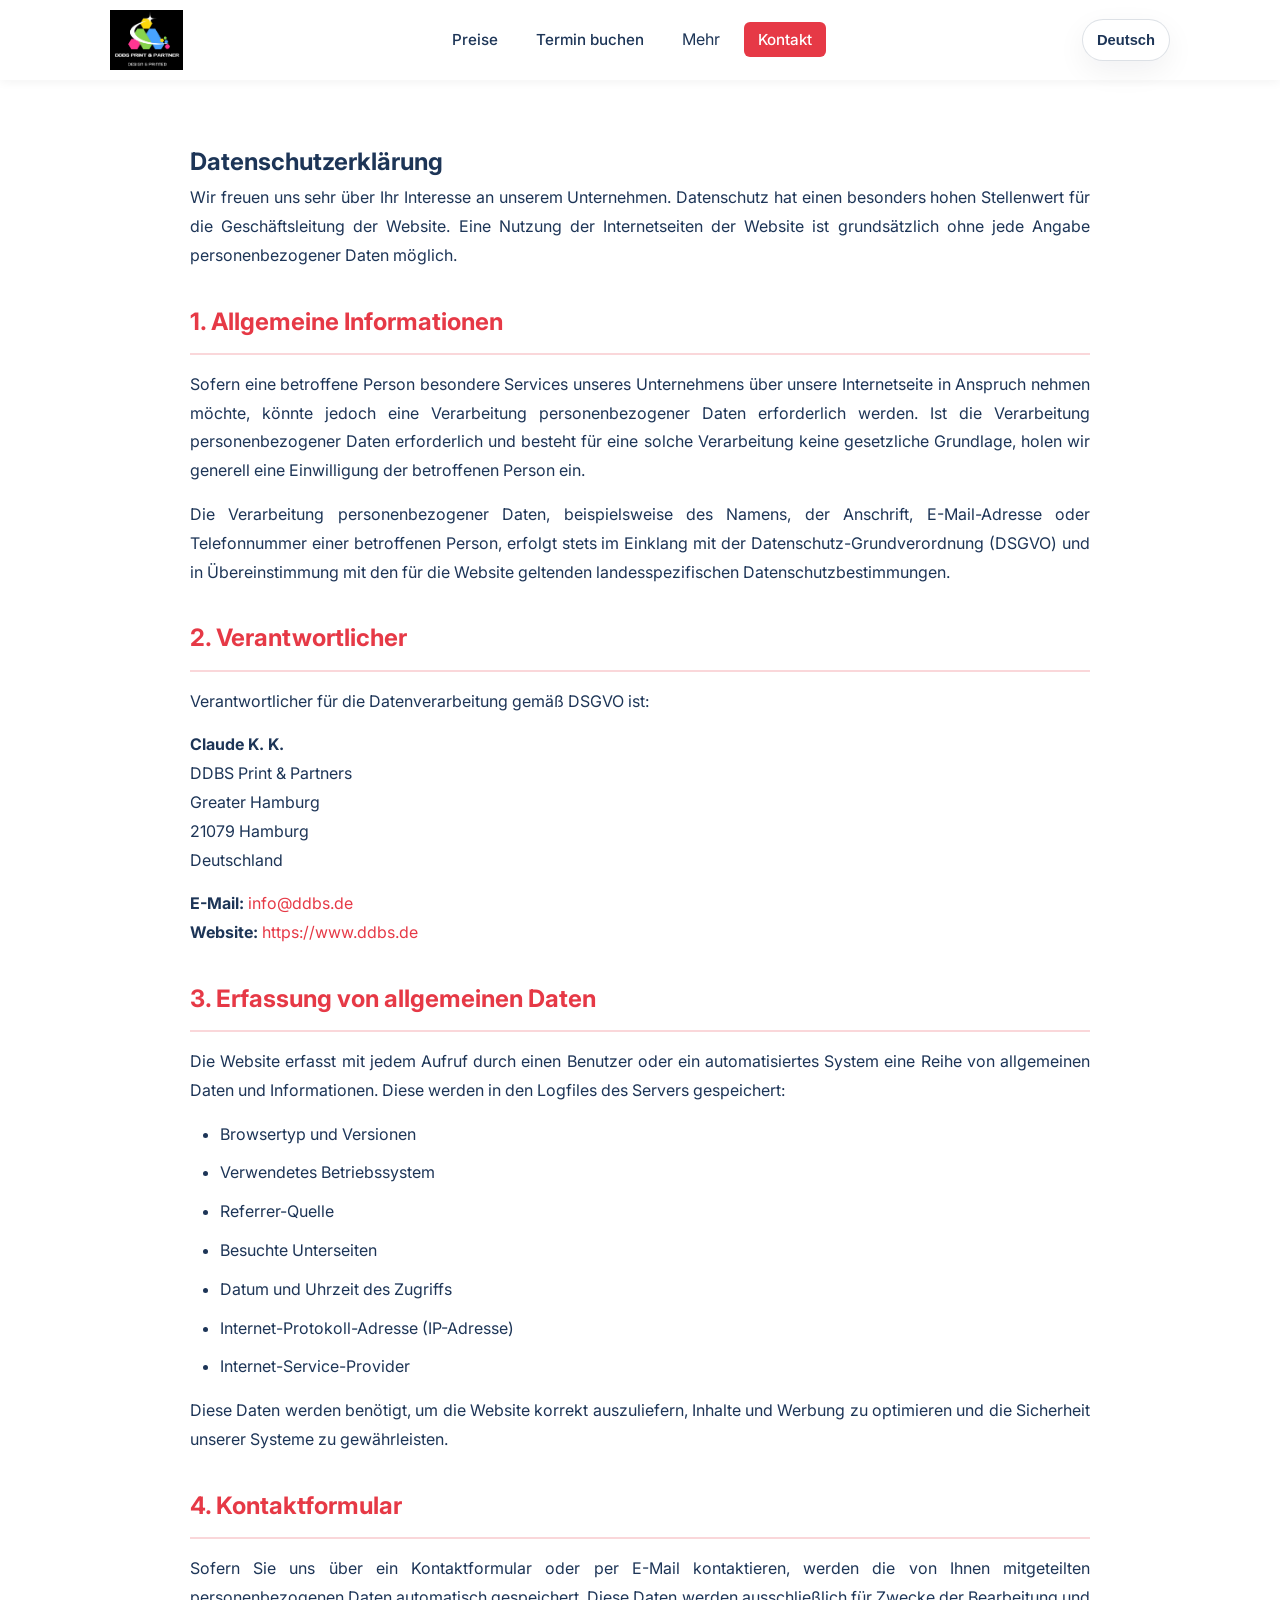
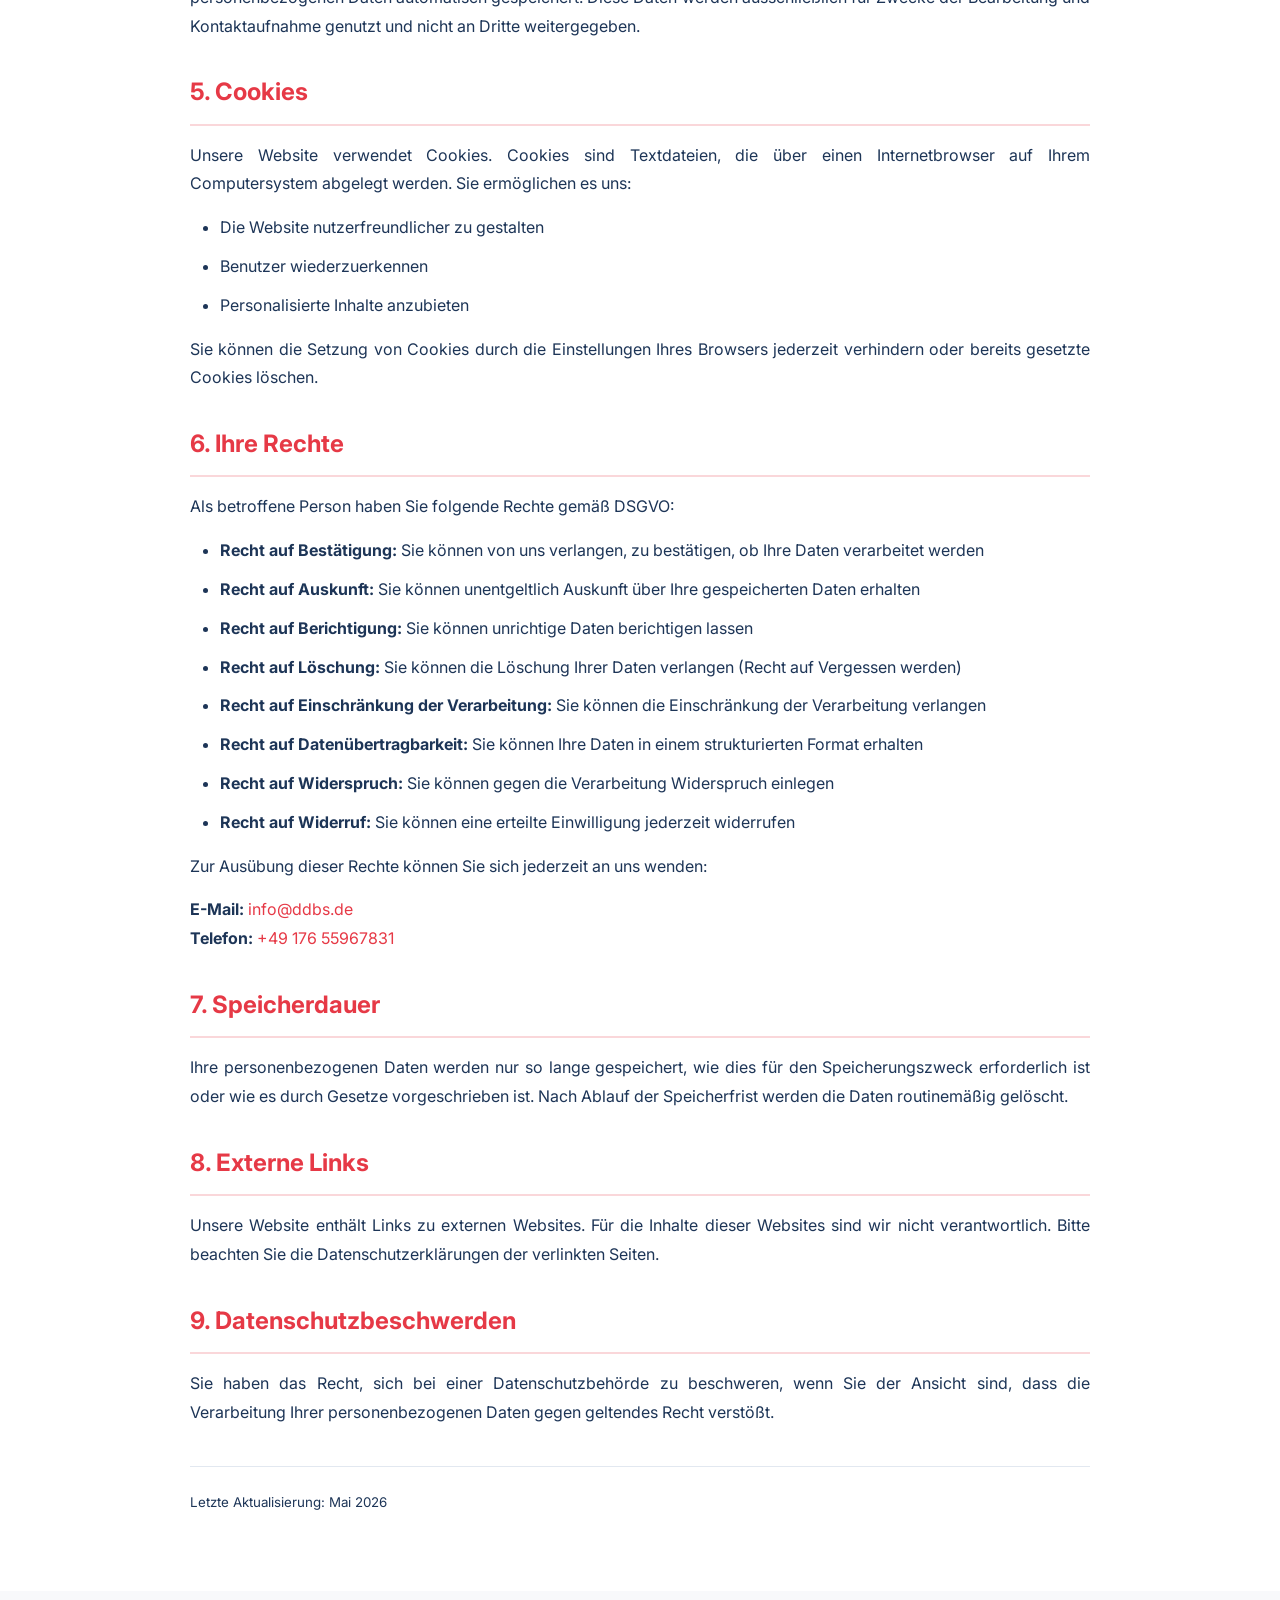
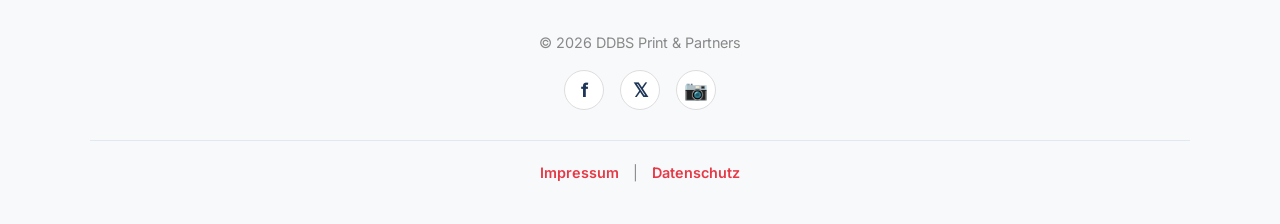
==== commit 654903a1: "Add files via upload" ====
--- a/datenschutz.html
+++ b/datenschutz.html
@@ -14,7 +14,7 @@
             <div class="navbar-container">
                 <div class="logo">
                     <a href="index.html" class="logo-link" aria-label="Zur Startseite">
-                        <img src="ddbsLogo.png" alt="DDBS Print & Partners" class="site-logo">
+                        <img src="DDBSLogo1.png" alt="DDBS Print & Partners" class="site-logo">
                     </a>
                 </div>
                 <button class="hamburger" id="hamburger" aria-label="Navigation umschalten">
@@ -29,6 +29,7 @@
                         <li class="nav-item dropdown">
                             <button class="dropbtn" id="nav-more" type="button" aria-haspopup="true" aria-expanded="false">Mehr</button>
                             <ul class="dropdown-menu" aria-label="Weitere Navigation">
+                                <li><a href="ddbsinfo.html" id="nav-services">DDBSinfo</a></li>
                                 <li><a href="index.html#resources">Ressourcen</a></li>
                                 <li><a href="index.html#professional-training">Weiterbildung</a></li>
                                 <li><a href="index.html#handicap">Handicap</a></li>
